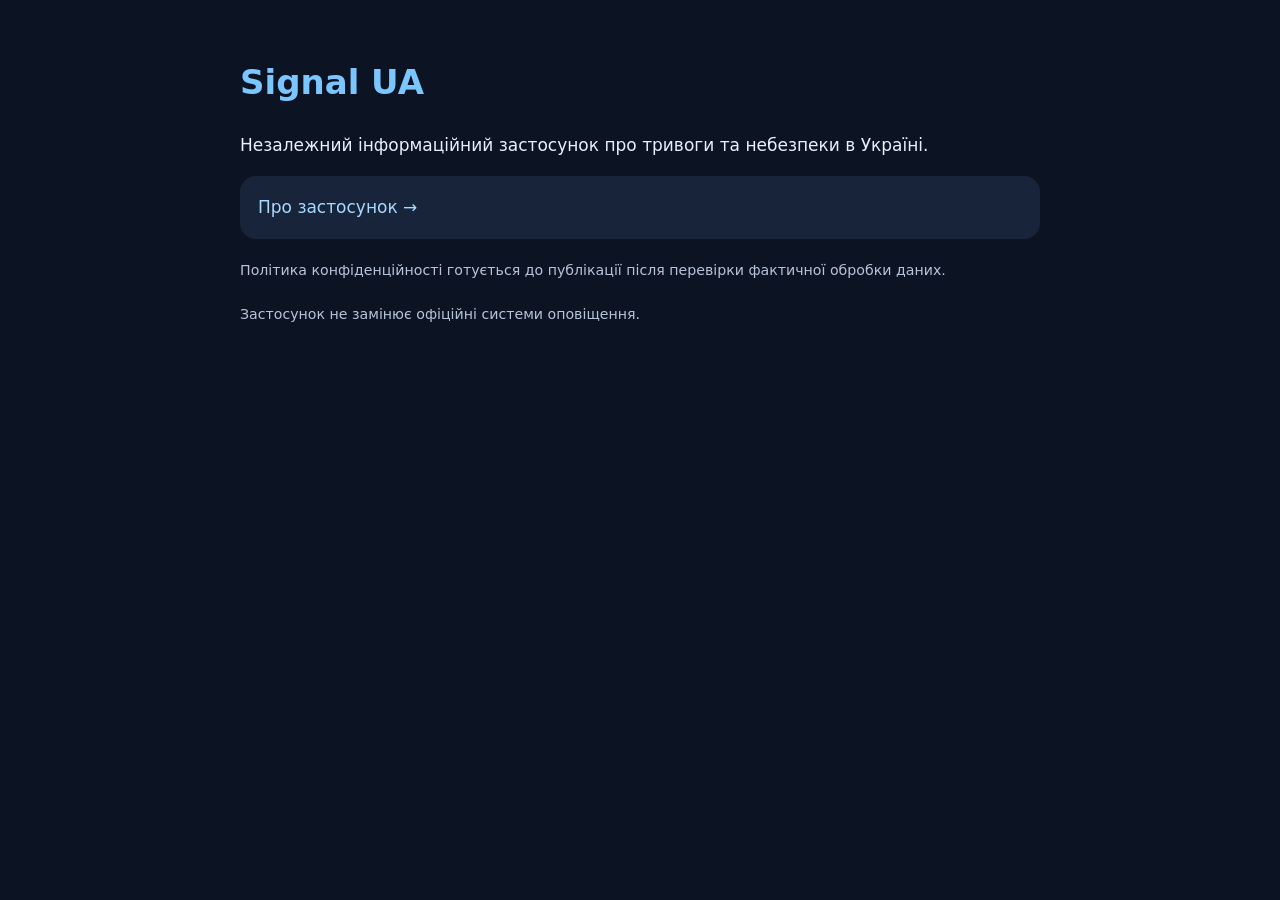
==== index.html @ 8dc5ab00 "Add Signal UA website landing page" ====
<!doctype html><html lang="uk"><head><meta charset="utf-8"><meta name="viewport" content="width=device-width,initial-scale=1"><title>Signal UA — інформаційний сайт</title><style>body{font:17px/1.6 system-ui;background:#0c1424;color:#e8f0ff;max-width:800px;margin:0 auto;padding:32px}h1{color:#7cc6ff}a{display:block;background:#17243a;color:#a7d9ff;padding:18px;border-radius:16px;margin:14px 0;text-decoration:none}small{color:#b7c4d8}</style></head><body><h1>Signal UA</h1><p>Незалежний інформаційний застосунок про тривоги та небезпеки в Україні.</p><a href="about.html">Про застосунок →</a><p><small>Політика конфіденційності готується до публікації після перевірки фактичної обробки даних.</small></p><p><small>Застосунок не замінює офіційні системи оповіщення.</small></p></body></html>
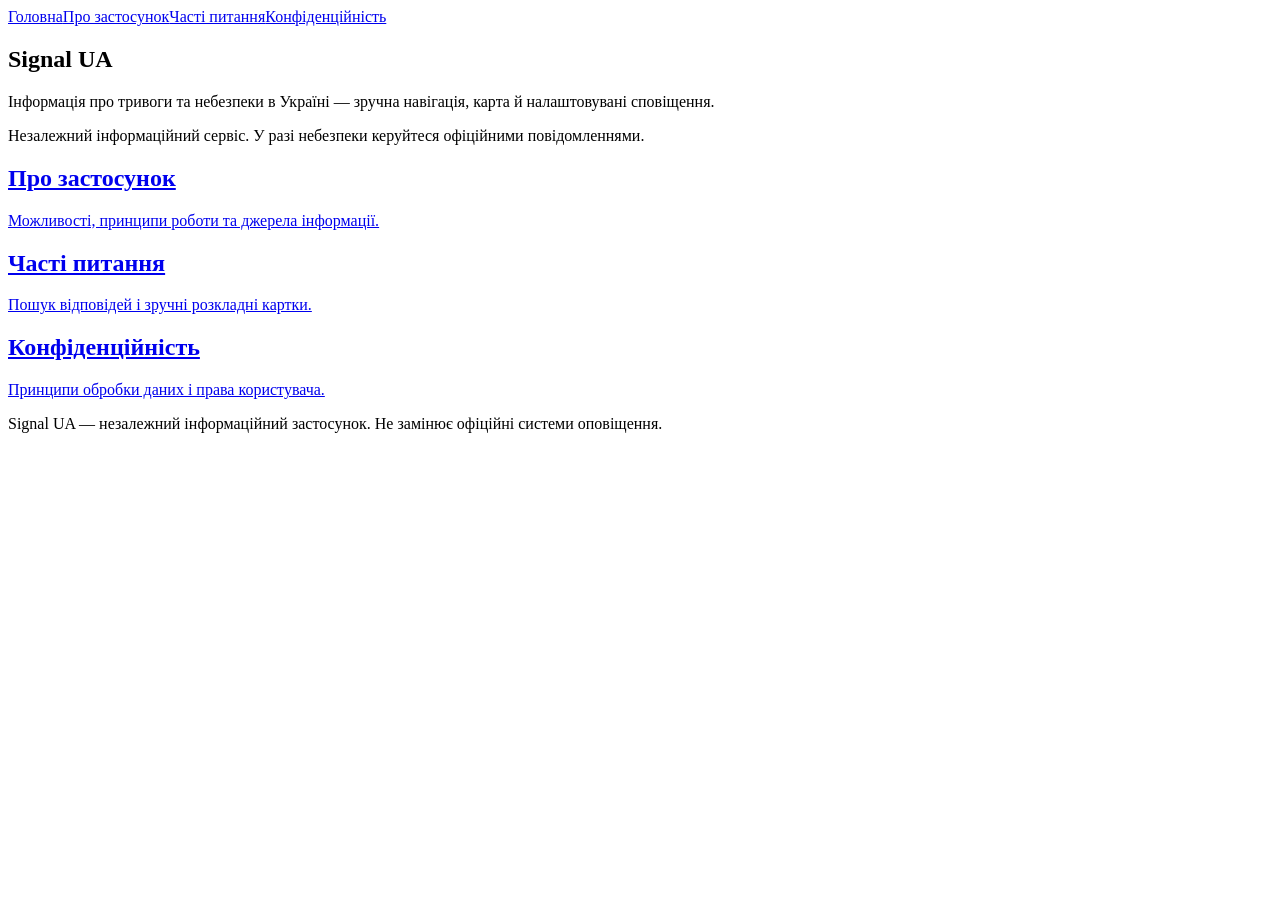
==== commit df9bc0af: "Redesign Signal UA website" ====
--- a/index.html
+++ b/index.html
@@ -1 +1 @@
-<!doctype html><html lang="uk"><head><meta charset="utf-8"><meta name="viewport" content="width=device-width,initial-scale=1"><title>Signal UA — інформаційний сайт</title><style>body{font:17px/1.6 system-ui;background:#0c1424;color:#e8f0ff;max-width:800px;margin:0 auto;padding:32px}h1{color:#7cc6ff}a{display:block;background:#17243a;color:#a7d9ff;padding:18px;border-radius:16px;margin:14px 0;text-decoration:none}small{color:#b7c4d8}</style></head><body><h1>Signal UA</h1><p>Незалежний інформаційний застосунок про тривоги та небезпеки в Україні.</p><a href="about.html">Про застосунок →</a><p><small>Політика конфіденційності готується до публікації після перевірки фактичної обробки даних.</small></p><p><small>Застосунок не замінює офіційні системи оповіщення.</small></p></body></html>+<!doctype html><html lang="uk"><head><meta charset="utf-8"><meta name="viewport" content="width=device-width,initial-scale=1"><meta name="theme-color" content="#0a1222"><title>Головна | Signal UA</title><link rel="stylesheet" href="style.css"></head><body><main><header><nav aria-label="Навігація"><a href="./">Головна</a><a href="about.html">Про застосунок</a><a href="faq.html">Часті питання</a><a href="privacy.html">Конфіденційність</a></nav></header><section class="hero"><h1>Signal UA</h1><p class="lead">Інформація про тривоги та небезпеки в Україні — зручна навігація, карта й налаштовувані сповіщення.</p><p class="note">Незалежний інформаційний сервіс. У разі небезпеки керуйтеся офіційними повідомленнями.</p></section><section class="grid"><a class="card" href="about.html"><h2>Про застосунок</h2><p>Можливості, принципи роботи та джерела інформації.</p></a><a class="card" href="faq.html"><h2>Часті питання</h2><p>Пошук відповідей і зручні розкладні картки.</p></a><a class="card" href="privacy.html"><h2>Конфіденційність</h2><p>Принципи обробки даних і права користувача.</p></a></section><footer>Signal UA — незалежний інформаційний застосунок. Не замінює офіційні системи оповіщення.</footer></main></body></html>
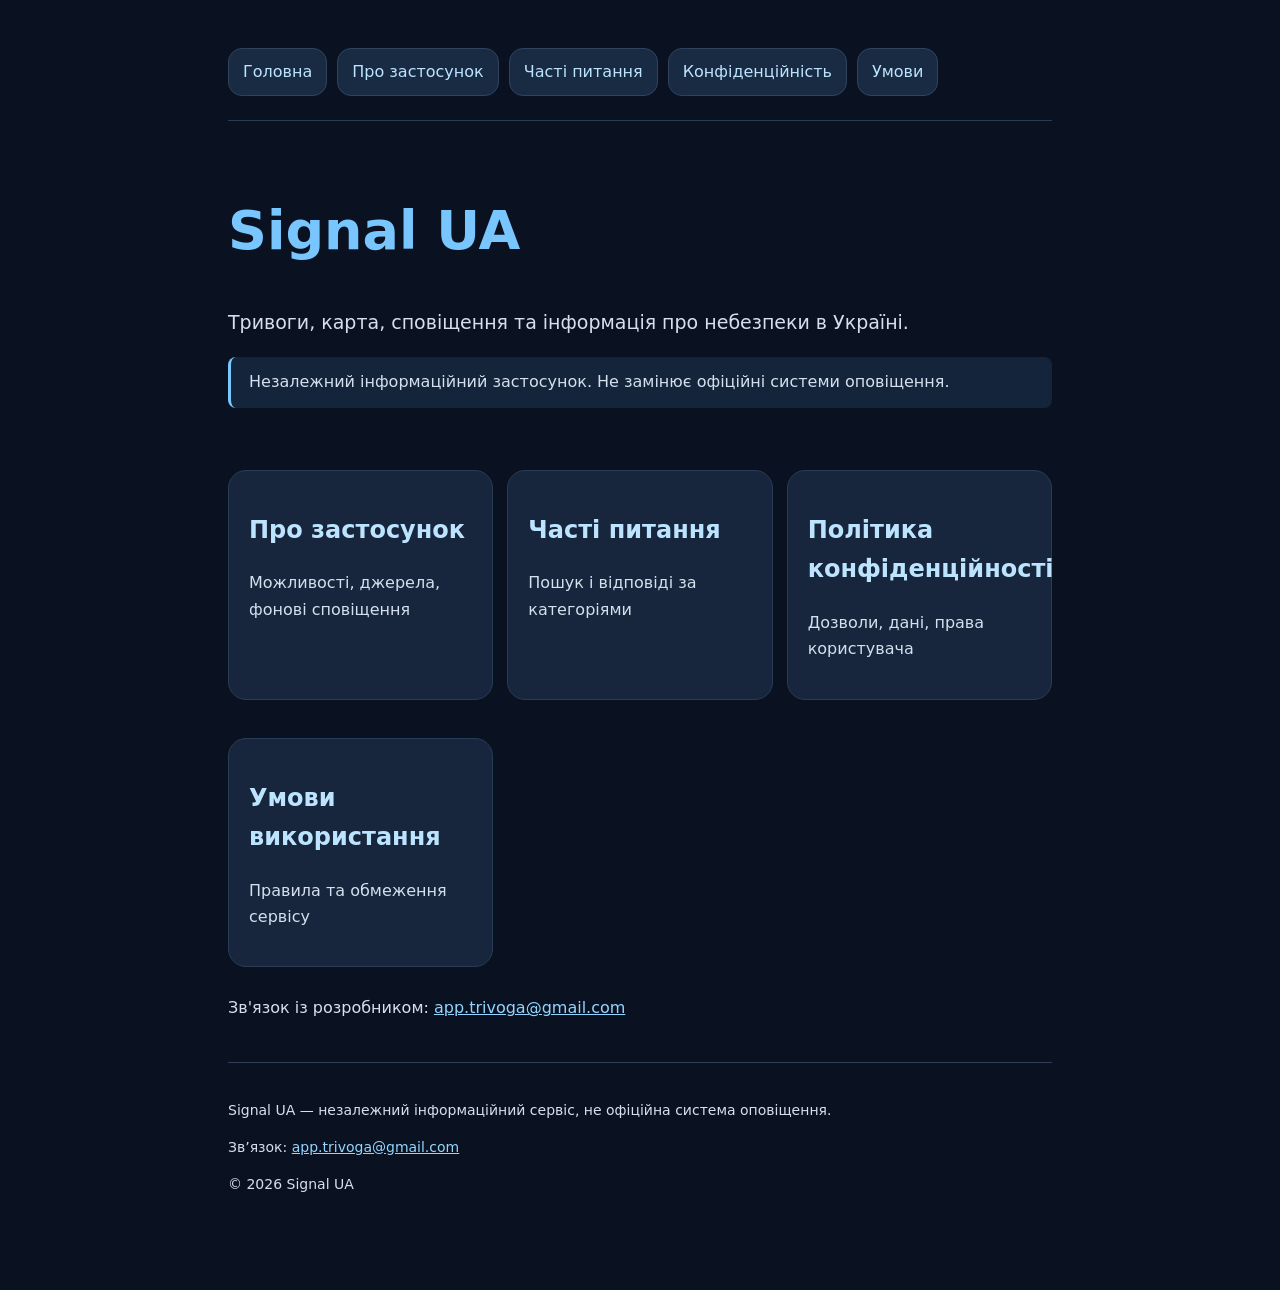
==== commit 3bf2eca3: "Complete Signal UA index.html" ====
--- a/index.html
+++ b/index.html
@@ -1 +1 @@
-<!doctype html><html lang="uk"><head><meta charset="utf-8"><meta name="viewport" content="width=device-width,initial-scale=1"><meta name="theme-color" content="#0a1222"><title>Головна | Signal UA</title><link rel="stylesheet" href="style.css"></head><body><main><header><nav aria-label="Навігація"><a href="./">Головна</a><a href="about.html">Про застосунок</a><a href="faq.html">Часті питання</a><a href="privacy.html">Конфіденційність</a></nav></header><section class="hero"><h1>Signal UA</h1><p class="lead">Інформація про тривоги та небезпеки в Україні — зручна навігація, карта й налаштовувані сповіщення.</p><p class="note">Незалежний інформаційний сервіс. У разі небезпеки керуйтеся офіційними повідомленнями.</p></section><section class="grid"><a class="card" href="about.html"><h2>Про застосунок</h2><p>Можливості, принципи роботи та джерела інформації.</p></a><a class="card" href="faq.html"><h2>Часті питання</h2><p>Пошук відповідей і зручні розкладні картки.</p></a><a class="card" href="privacy.html"><h2>Конфіденційність</h2><p>Принципи обробки даних і права користувача.</p></a></section><footer>Signal UA — незалежний інформаційний застосунок. Не замінює офіційні системи оповіщення.</footer></main></body></html>+<!doctype html><html lang="uk"><head><meta charset="utf-8"><meta name="viewport" content="width=device-width,initial-scale=1"><meta name="theme-color" content="#0a1222"><meta name="description" content="Signal UA: Головна"><title>Головна | Signal UA</title><link rel="stylesheet" href="style.css"></head><body><main><header><nav aria-label="Навігація"><a href="./">Головна</a><a href="about.html">Про застосунок</a><a href="faq.html">Часті питання</a><a href="privacy.html">Конфіденційність</a><a href="terms.html">Умови</a></nav></header><section class="hero"><h1>Signal UA</h1><p class="lead">Тривоги, карта, сповіщення та інформація про небезпеки в Україні.</p><p class="note">Незалежний інформаційний застосунок. Не замінює офіційні системи оповіщення.</p></section><section class="grid"><a class="card" href="about.html" style="text-decoration:none"><h2>Про застосунок</h2><p>Можливості, джерела, фонові сповіщення</p></a><a class="card" href="faq.html" style="text-decoration:none"><h2>Часті питання</h2><p>Пошук і відповіді за категоріями</p></a><a class="card" href="privacy.html" style="text-decoration:none"><h2>Політика конфіденційності</h2><p>Дозволи, дані, права користувача</p></a><a class="card" href="terms.html" style="text-decoration:none"><h2>Умови використання</h2><p>Правила та обмеження сервісу</p></a></section><p>Зв'язок із розробником: <a href="mailto:app.trivoga@gmail.com">app.trivoga@gmail.com</a></p><footer><p>Signal UA — незалежний інформаційний сервіс, не офіційна система оповіщення.</p><p>Зв’язок: <a href="mailto:app.trivoga@gmail.com">app.trivoga@gmail.com</a></p><p>© 2026 Signal UA</p></footer></main></body></html>
--- a/style.css
+++ b/style.css
@@ -0,0 +1 @@
+:root{color-scheme:dark}*{box-sizing:border-box}body{margin:0;background:#0a1222;color:#edf4ff;font:16px/1.65 system-ui,sans-serif}main{max-width:860px;margin:auto;padding:24px 18px 80px}header{padding:24px 0;border-bottom:1px solid #293b55}nav{display:flex;flex-wrap:wrap;gap:10px}nav a,.btn{color:#bce4ff;text-decoration:none;background:#192a43;border:1px solid #30435e;border-radius:14px;padding:10px 14px}h1{font-size:clamp(32px,7vw,54px);line-height:1.15;color:#79c6ff}h2{color:#bce4ff}p,li{color:#d5e0ee}.hero{padding:34px 0}.lead{font-size:19px}.grid{display:grid;grid-template-columns:repeat(auto-fit,minmax(220px,1fr));gap:14px}.card,details{background:#17263d;border:1px solid #293c57;border-radius:18px;padding:20px;margin:12px 0}details summary{font-weight:700;cursor:pointer}details[open]{border-color:#5d9acb}input{width:100%;padding:17px;background:#14233a;border:1px solid #57718f;border-radius:14px;color:white;font-size:16px}a{color:#94d5ff}footer{margin-top:40px;color:#a4b5c9;font-size:14px;border-top:1px solid #30405a;padding-top:22px}.note{border-left:3px solid #77c8ff;padding:12px 18px;background:#14243a;border-radius:8px}@media(max-width:500px){main{padding:18px 14px 60px}.card,details{padding:16px}}
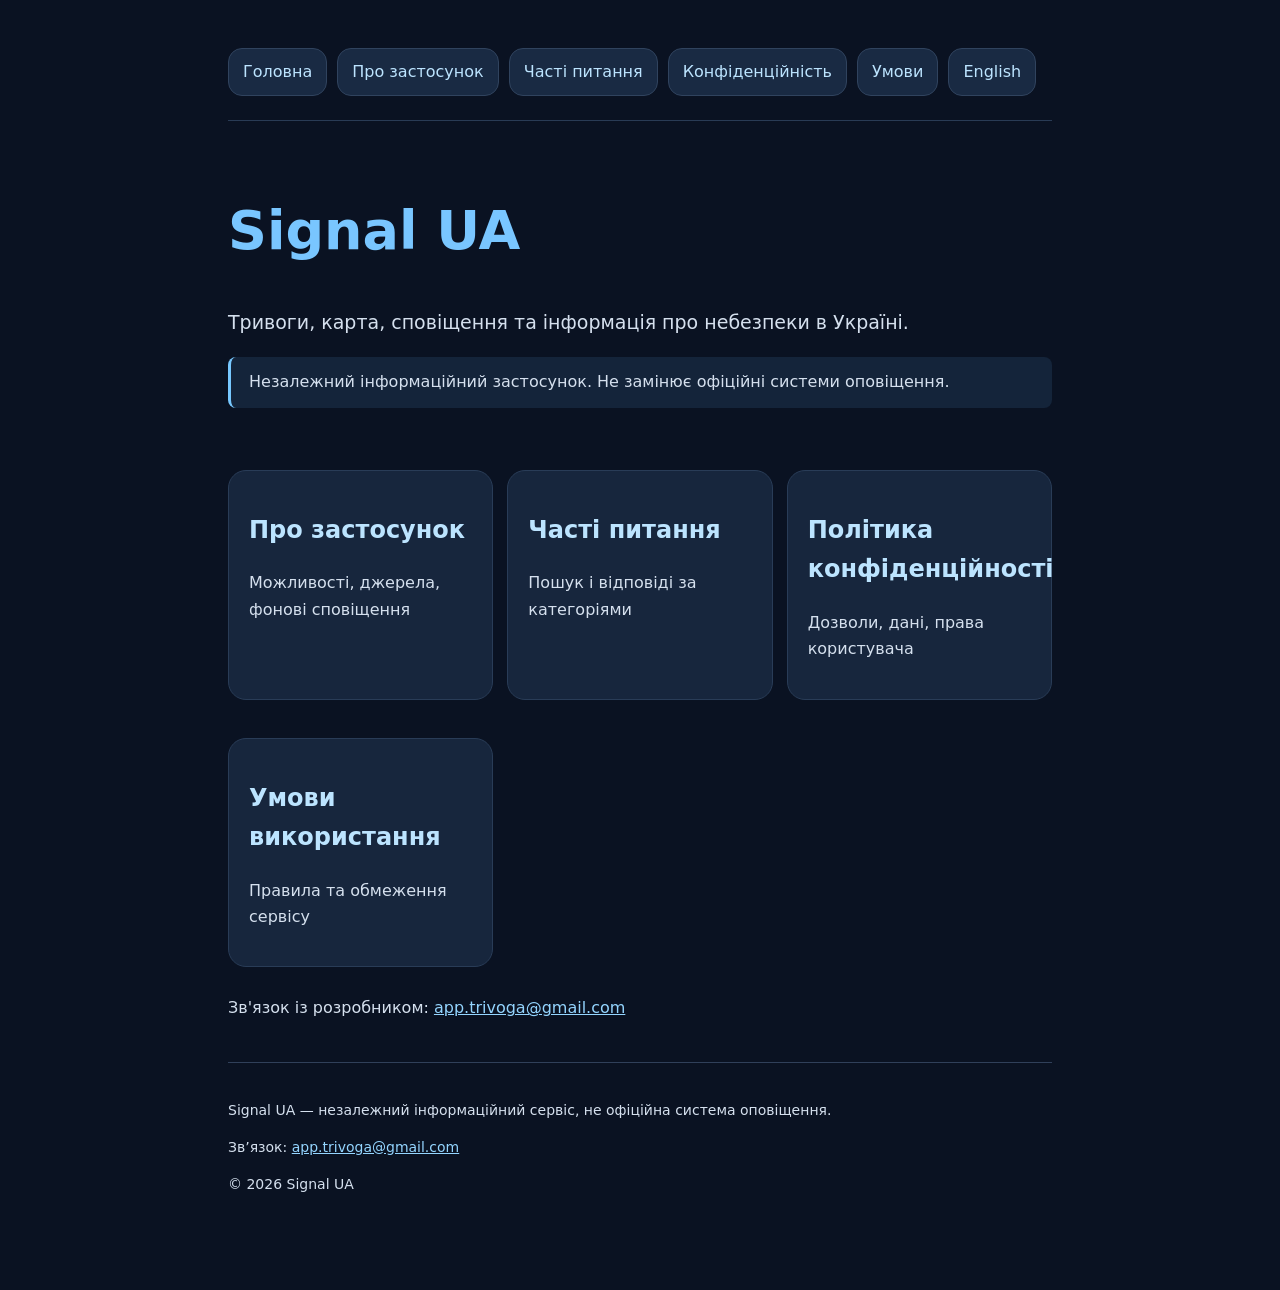
==== commit 31e1916d: "Add English language switch to index.html" ====
--- a/index.html
+++ b/index.html
@@ -1 +1 @@
-<!doctype html><html lang="uk"><head><meta charset="utf-8"><meta name="viewport" content="width=device-width,initial-scale=1"><meta name="theme-color" content="#0a1222"><meta name="description" content="Signal UA: Головна"><title>Головна | Signal UA</title><link rel="stylesheet" href="style.css"></head><body><main><header><nav aria-label="Навігація"><a href="./">Головна</a><a href="about.html">Про застосунок</a><a href="faq.html">Часті питання</a><a href="privacy.html">Конфіденційність</a><a href="terms.html">Умови</a></nav></header><section class="hero"><h1>Signal UA</h1><p class="lead">Тривоги, карта, сповіщення та інформація про небезпеки в Україні.</p><p class="note">Незалежний інформаційний застосунок. Не замінює офіційні системи оповіщення.</p></section><section class="grid"><a class="card" href="about.html" style="text-decoration:none"><h2>Про застосунок</h2><p>Можливості, джерела, фонові сповіщення</p></a><a class="card" href="faq.html" style="text-decoration:none"><h2>Часті питання</h2><p>Пошук і відповіді за категоріями</p></a><a class="card" href="privacy.html" style="text-decoration:none"><h2>Політика конфіденційності</h2><p>Дозволи, дані, права користувача</p></a><a class="card" href="terms.html" style="text-decoration:none"><h2>Умови використання</h2><p>Правила та обмеження сервісу</p></a></section><p>Зв'язок із розробником: <a href="mailto:app.trivoga@gmail.com">app.trivoga@gmail.com</a></p><footer><p>Signal UA — незалежний інформаційний сервіс, не офіційна система оповіщення.</p><p>Зв’язок: <a href="mailto:app.trivoga@gmail.com">app.trivoga@gmail.com</a></p><p>© 2026 Signal UA</p></footer></main></body></html>+<!doctype html><html lang="uk"><head><meta charset="utf-8"><meta name="viewport" content="width=device-width,initial-scale=1"><meta name="theme-color" content="#0a1222"><meta name="description" content="Signal UA: Головна"><title>Головна | Signal UA</title><link rel="stylesheet" href="style.css"></head><body><main><header><nav aria-label="Навігація"><a href="./">Головна</a><a href="about.html">Про застосунок</a><a href="faq.html">Часті питання</a><a href="privacy.html">Конфіденційність</a><a href="terms.html">Умови</a><a href="en/index.html" lang="en">English</a></nav></header><section class="hero"><h1>Signal UA</h1><p class="lead">Тривоги, карта, сповіщення та інформація про небезпеки в Україні.</p><p class="note">Незалежний інформаційний застосунок. Не замінює офіційні системи оповіщення.</p></section><section class="grid"><a class="card" href="about.html" style="text-decoration:none"><h2>Про застосунок</h2><p>Можливості, джерела, фонові сповіщення</p></a><a class="card" href="faq.html" style="text-decoration:none"><h2>Часті питання</h2><p>Пошук і відповіді за категоріями</p></a><a class="card" href="privacy.html" style="text-decoration:none"><h2>Політика конфіденційності</h2><p>Дозволи, дані, права користувача</p></a><a class="card" href="terms.html" style="text-decoration:none"><h2>Умови використання</h2><p>Правила та обмеження сервісу</p></a></section><p>Зв'язок із розробником: <a href="mailto:app.trivoga@gmail.com">app.trivoga@gmail.com</a></p><footer><p>Signal UA — незалежний інформаційний сервіс, не офіційна система оповіщення.</p><p>Зв’язок: <a href="mailto:app.trivoga@gmail.com">app.trivoga@gmail.com</a></p><p>© 2026 Signal UA</p></footer></main></body></html>
